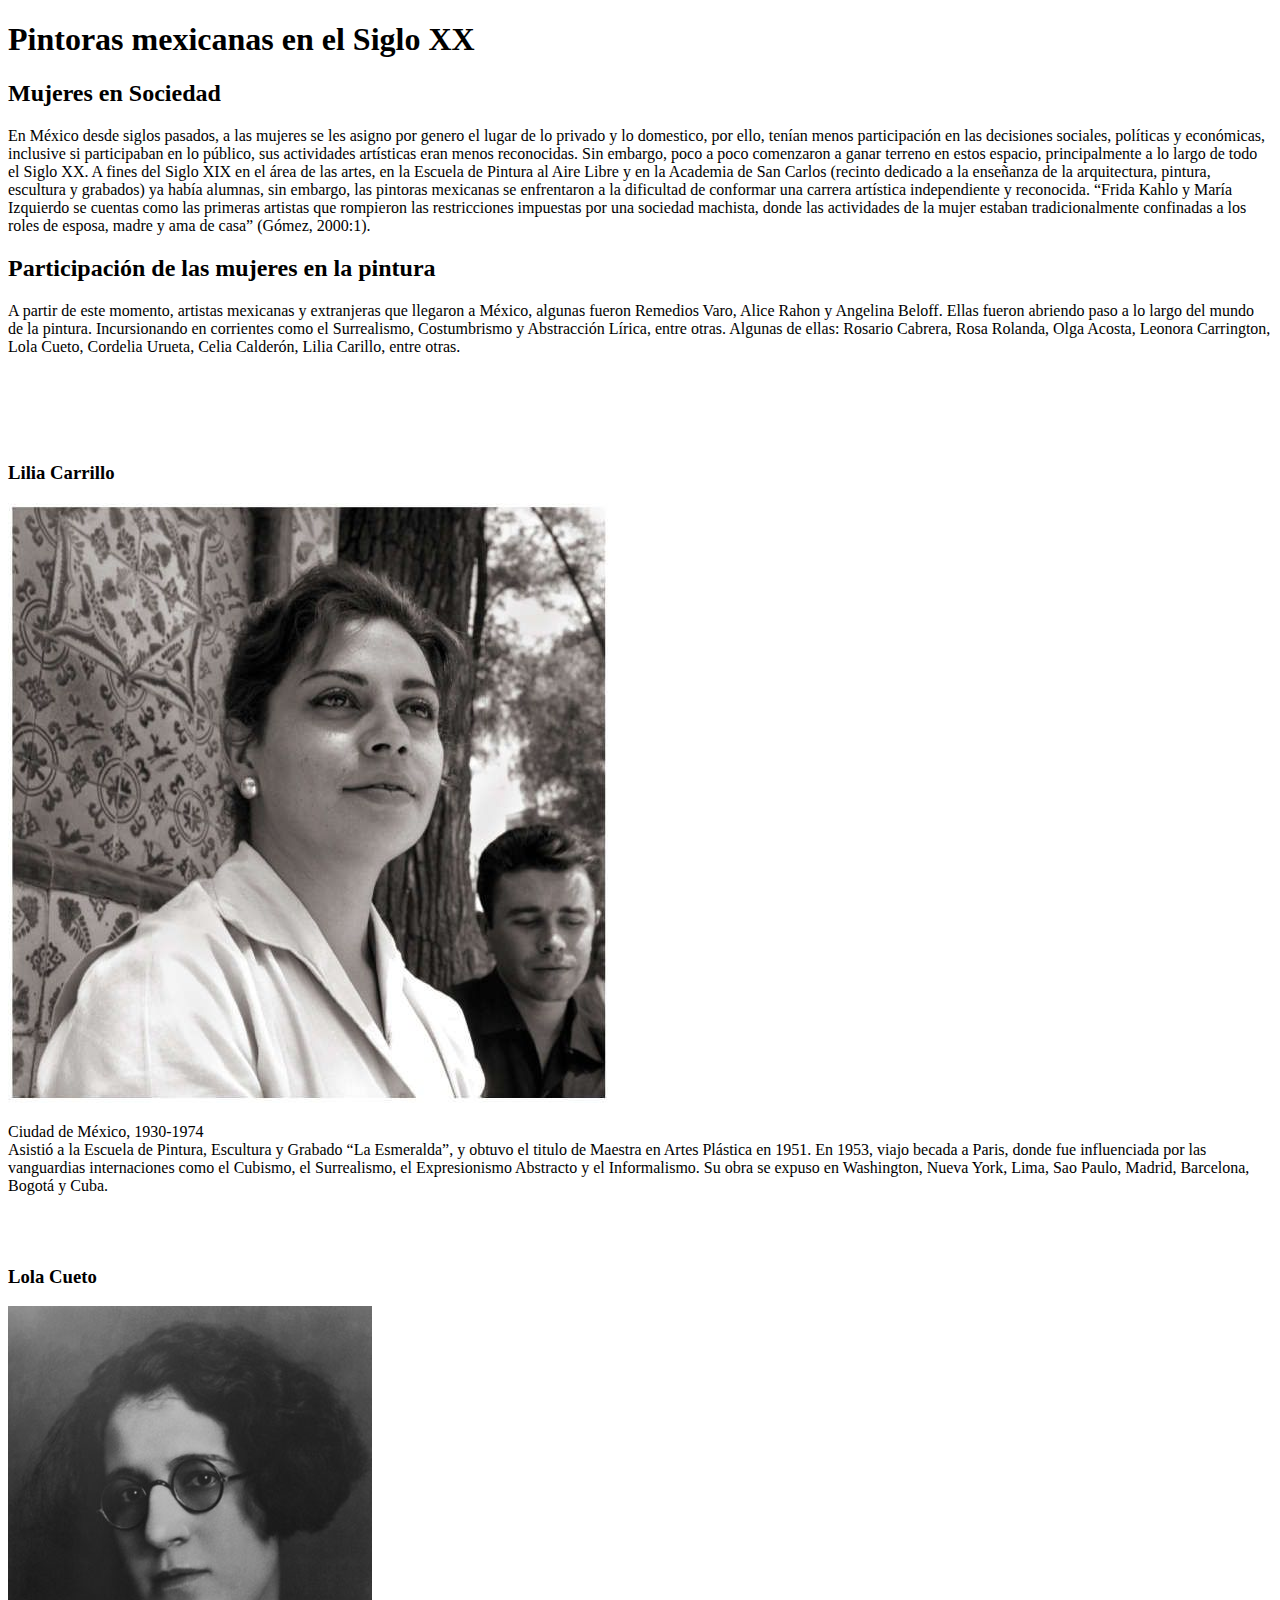
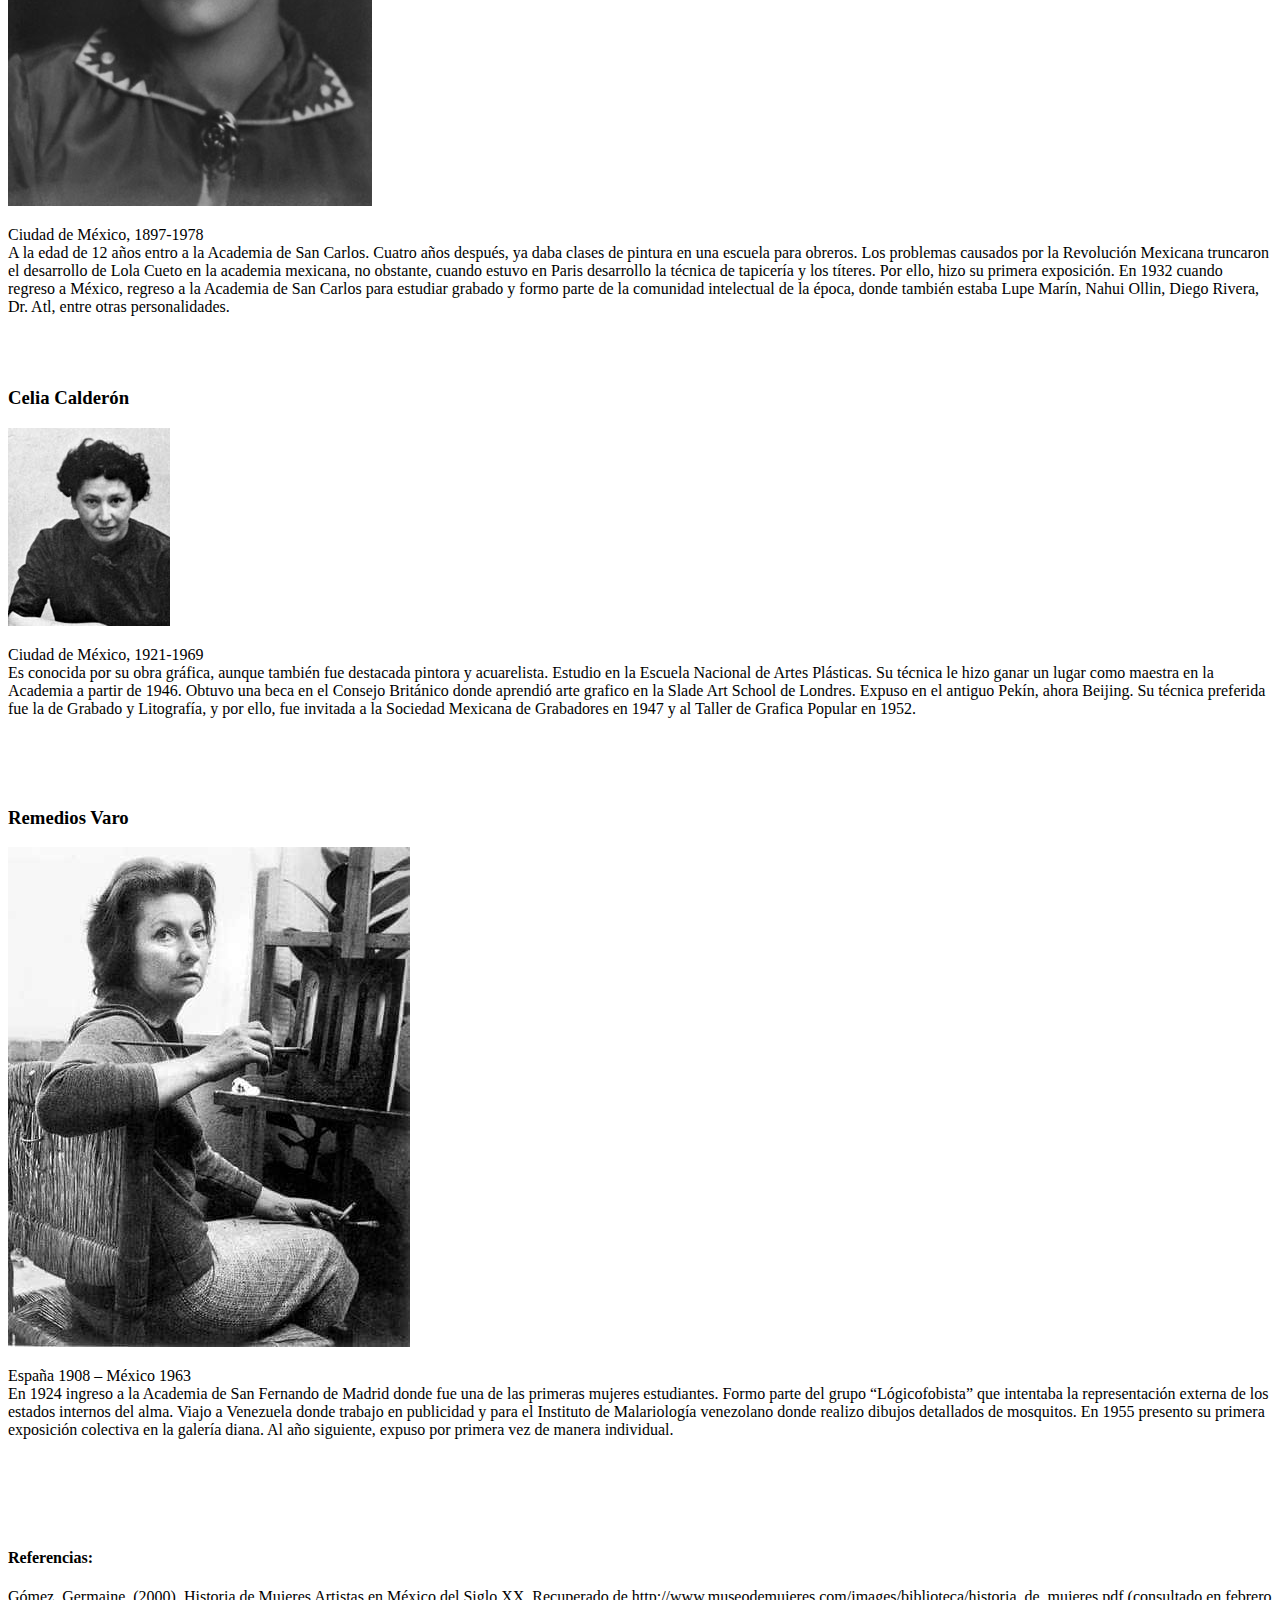
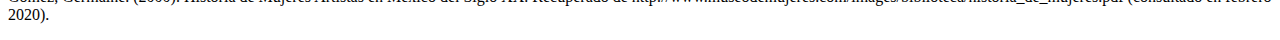
==== index.html @ 076025c7 "Rename mujeres_sxx_demo.html to index.html" ====
<!DOCTYPE html>
<html lang="es" dir="ltr">
  <head>
    <meta charset="utf-8">
    <title>Pintoras Mexicanas Siglo XX</title>
  </head>
  <body>
    <h1>Pintoras mexicanas en el Siglo XX</h1>
    <h2>Mujeres en Sociedad</h2>
    <p>En México desde siglos pasados, a las mujeres se les asigno por genero el lugar de lo privado y lo domestico, por ello, tenían menos participación en las decisiones sociales, políticas y económicas, inclusive si participaban en lo público, sus actividades artísticas eran menos reconocidas. Sin embargo, poco a poco comenzaron a ganar terreno en estos espacio, principalmente a lo largo de todo el Siglo XX.
A fines del Siglo XIX en el área de las artes, en la Escuela de Pintura al Aire Libre y en la Academia de San Carlos (recinto dedicado a la enseñanza de la arquitectura, pintura, escultura y grabados) ya había alumnas, sin embargo, las pintoras mexicanas se enfrentaron a la dificultad de conformar una carrera artística independiente y reconocida.
“Frida Kahlo y María Izquierdo se cuentas como las primeras artistas que rompieron las restricciones impuestas por una sociedad machista, donde las actividades de la mujer estaban tradicionalmente confinadas a los roles de esposa, madre y ama de casa” (Gómez, 2000:1).
</p>
    <h2>Participación de las mujeres en la pintura</h2>
    <p>A partir de este momento, artistas mexicanas y extranjeras que llegaron a México, algunas fueron Remedios Varo, Alice Rahon y Angelina Beloff. Ellas fueron abriendo paso a lo largo del mundo de la pintura. Incursionando en corrientes como el Surrealismo, Costumbrismo y Abstracción Lírica, entre otras. Algunas de ellas: Rosario Cabrera, Rosa Rolanda, Olga Acosta, Leonora Carrington, Lola Cueto, Cordelia Urueta, Celia Calderón, Lilia Carillo, entre otras.
    </p>
    <br><br><br><br>

    <h3>Lilia Carrillo</h3>
    <img src="imagenes/liliacarrillo.jpeg" alt="Lilia Carrillo"/>
    <p>Ciudad de México, 1930-1974 <br>
Asistió a la Escuela de Pintura, Escultura y Grabado “La Esmeralda”, y obtuvo el titulo de Maestra en Artes Plástica en 1951. En 1953, viajo becada a Paris, donde fue influenciada por las vanguardias internaciones como el Cubismo, el Surrealismo, el Expresionismo Abstracto y el Informalismo. Su obra se expuso en Washington, Nueva York, Lima, Sao Paulo, Madrid, Barcelona, Bogotá y Cuba.
</p>
<br><br>

    <h3>Lola Cueto</h3>
    <img src="imagenes/lolacueto.jpeg" alt="Lola Cueto"/>
    <p>Ciudad de México, 1897-1978 <br>
A la edad de 12 años entro a la Academia de San Carlos. Cuatro años después, ya daba clases de pintura en una escuela para obreros. Los problemas causados por la Revolución Mexicana truncaron el desarrollo de Lola Cueto en la academia mexicana, no obstante, cuando estuvo en Paris desarrollo la técnica de tapicería y los títeres. Por ello, hizo su primera exposición. En 1932 cuando regreso a México, regreso a la Academia de San Carlos para estudiar grabado y formo parte de la comunidad intelectual de la época, donde también estaba Lupe Marín, Nahui Ollin, Diego Rivera, Dr. Atl, entre otras personalidades.
</p>
<br><br>

    <h3>Celia Calderón</h3>
    <img src="imagenes/celiacalderon.jpeg" alt="Celia Calderon"/>
    <p>Ciudad de México, 1921-1969 <br>
Es conocida por su obra gráfica, aunque también fue destacada pintora y acuarelista. Estudio en la Escuela Nacional de Artes Plásticas. Su técnica le hizo ganar un lugar como maestra en la Academia a partir de 1946. Obtuvo una beca en el Consejo Británico donde aprendió arte grafico en la Slade Art School de Londres. Expuso en el antiguo Pekín, ahora Beijing. Su técnica preferida fue la de Grabado y Litografía, y por ello, fue invitada a la Sociedad Mexicana de Grabadores en 1947 y al Taller de Grafica Popular en 1952.
</p>
<br><br><br>

    <h3>Remedios Varo</h3>
    <img src="imagenes/remediosvaro.jpeg" alt="Remedios Varo"/>
    <p>España 1908 – México 1963 <br>
En 1924 ingreso a la Academia de San Fernando de Madrid donde fue una de las primeras mujeres estudiantes. Formo parte del grupo “Lógicofobista” que intentaba la representación externa de los estados internos del alma. Viajo a Venezuela donde trabajo en publicidad y para el Instituto de Malariología venezolano donde realizo dibujos detallados de mosquitos. En 1955 presento su primera exposición colectiva en la galería diana. Al año siguiente, expuso por primera vez de manera individual.
</p>
<br><br><br><br>

<h4>Referencias:</h4>
<p>Gómez, Germaine. (2000). Historia de Mujeres Artistas en México del Siglo XX.
Recuperado de http://www.museodemujeres.com/images/biblioteca/historia_de_mujeres.pdf (consultado en febrero 2020).
</p>



  </body>
</html>
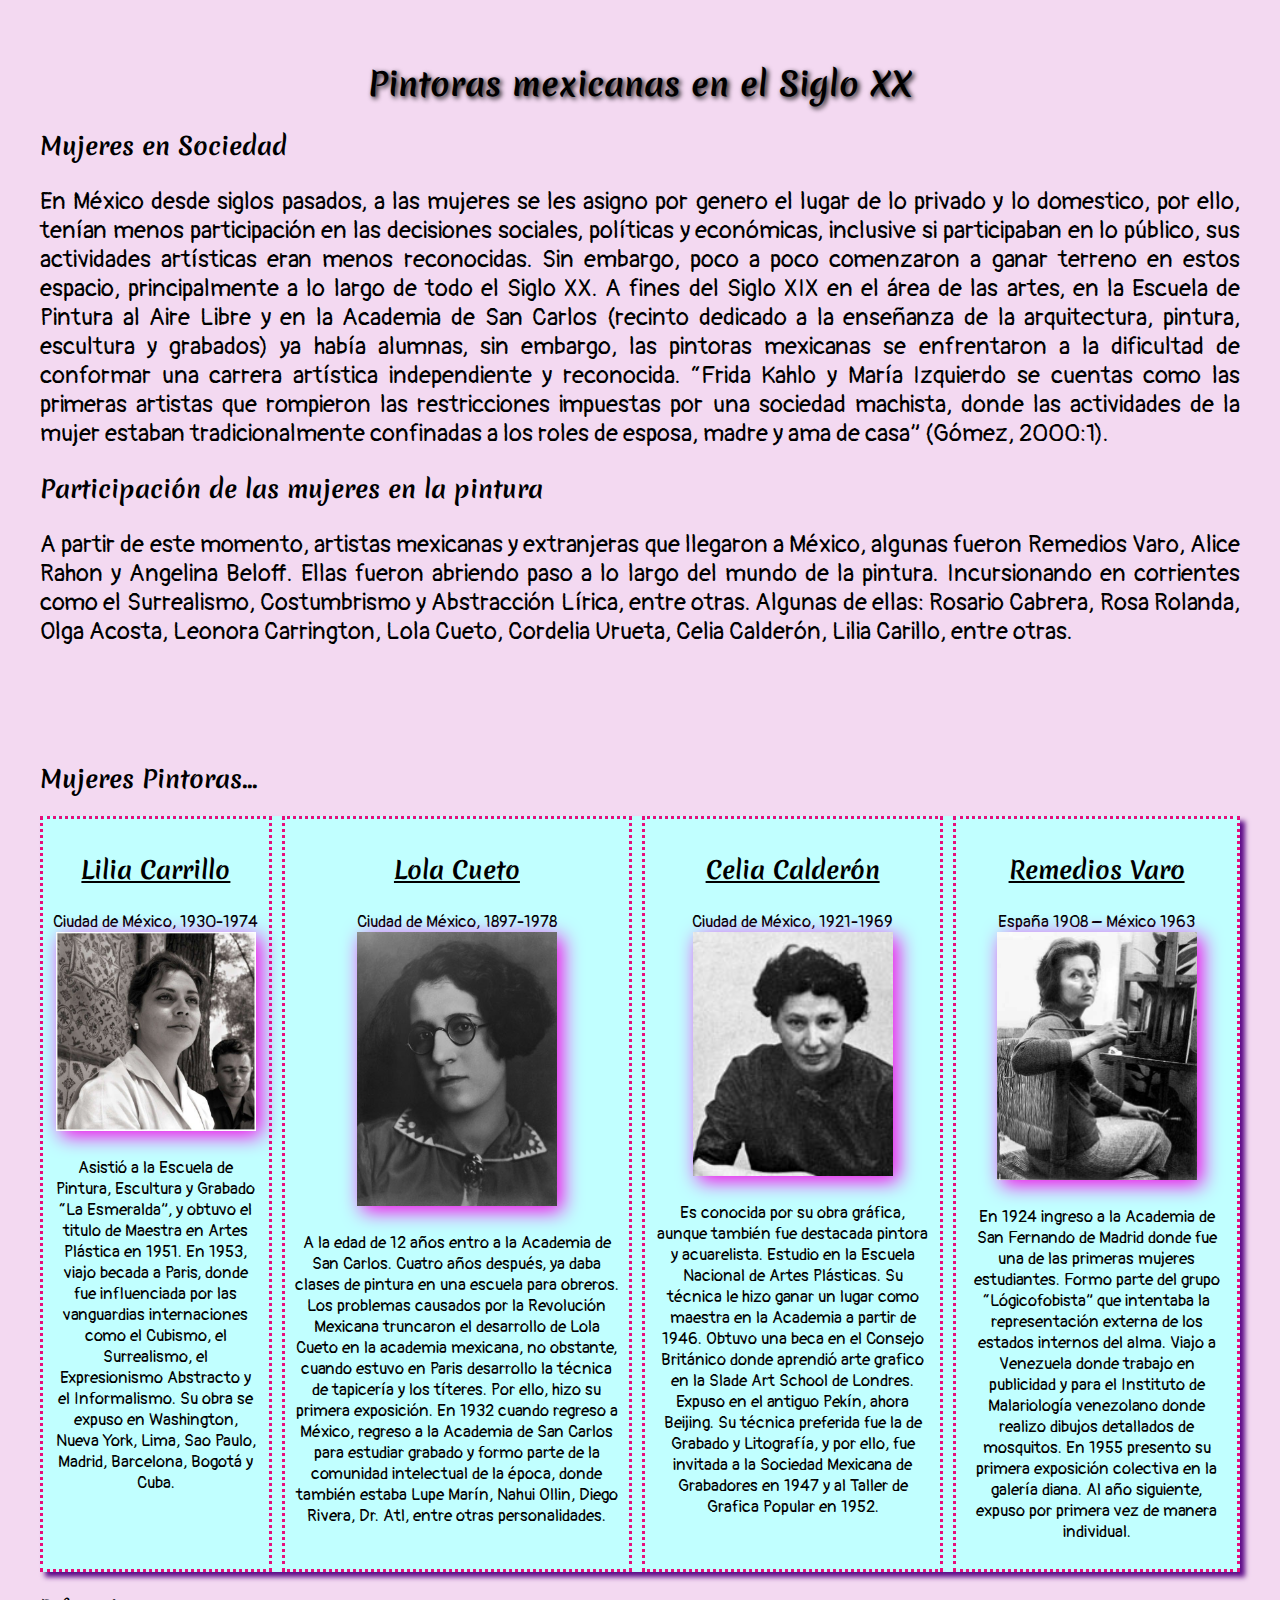
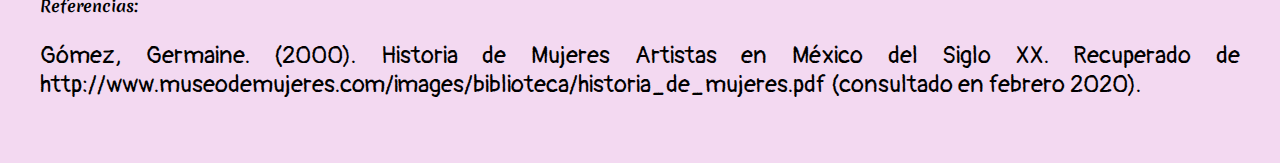
==== commit d3a9e5e4: "Add files via upload" ====
--- a/index.html
+++ b/index.html
@@ -1,11 +1,19 @@
 <!DOCTYPE html>
 <html lang="es" dir="ltr">
   <head>
+    <link rel="stylesheet" href="./css/estilos.css">
+    <link rel="preconnect" href="https://fonts.gstatic.com">
+<link href="https://fonts.googleapis.com/css2?family=Pangolin&display=swap" rel="stylesheet">
+    <link rel="preconnect" href="https://fonts.gstatic.com">
+<link href="https://fonts.googleapis.com/css2?family=Merienda&display=swap" rel="stylesheet">
     <meta charset="utf-8">
     <title>Pintoras Mexicanas Siglo XX</title>
+
   </head>
   <body>
+
     <h1>Pintoras mexicanas en el Siglo XX</h1>
+
     <h2>Mujeres en Sociedad</h2>
     <p>En México desde siglos pasados, a las mujeres se les asigno por genero el lugar de lo privado y lo domestico, por ello, tenían menos participación en las decisiones sociales, políticas y económicas, inclusive si participaban en lo público, sus actividades artísticas eran menos reconocidas. Sin embargo, poco a poco comenzaron a ganar terreno en estos espacio, principalmente a lo largo de todo el Siglo XX.
 A fines del Siglo XIX en el área de las artes, en la Escuela de Pintura al Aire Libre y en la Academia de San Carlos (recinto dedicado a la enseñanza de la arquitectura, pintura, escultura y grabados) ya había alumnas, sin embargo, las pintoras mexicanas se enfrentaron a la dificultad de conformar una carrera artística independiente y reconocida.
@@ -15,34 +23,37 @@
     <p>A partir de este momento, artistas mexicanas y extranjeras que llegaron a México, algunas fueron Remedios Varo, Alice Rahon y Angelina Beloff. Ellas fueron abriendo paso a lo largo del mundo de la pintura. Incursionando en corrientes como el Surrealismo, Costumbrismo y Abstracción Lírica, entre otras. Algunas de ellas: Rosario Cabrera, Rosa Rolanda, Olga Acosta, Leonora Carrington, Lola Cueto, Cordelia Urueta, Celia Calderón, Lilia Carillo, entre otras.
     </p>
     <br><br><br><br>
-
-    <h3>Lilia Carrillo</h3>
-    <img src="imagenes/liliacarrillo.jpeg" alt="Lilia Carrillo"/>
-    <p>Ciudad de México, 1930-1974 <br>
+    <h2>Mujeres Pintoras...</h2>
+    <div class="cajas">
+      <div class="pintoras">
+    <h3 class="textouno">Lilia Carrillo</h3>
+    <p class="texto">Ciudad de México, 1930-1974 <br>
+      <img src="imagenes/liliacarrillo.jpeg" alt="Lilia Carrillo" width="200px"/><br><br>
 Asistió a la Escuela de Pintura, Escultura y Grabado “La Esmeralda”, y obtuvo el titulo de Maestra en Artes Plástica en 1951. En 1953, viajo becada a Paris, donde fue influenciada por las vanguardias internaciones como el Cubismo, el Surrealismo, el Expresionismo Abstracto y el Informalismo. Su obra se expuso en Washington, Nueva York, Lima, Sao Paulo, Madrid, Barcelona, Bogotá y Cuba.
 </p>
-<br><br>
-
-    <h3>Lola Cueto</h3>
-    <img src="imagenes/lolacueto.jpeg" alt="Lola Cueto"/>
-    <p>Ciudad de México, 1897-1978 <br>
+      </div>
+      <div class="pintoras">
+    <h3 class="textouno">Lola Cueto</h3>
+    <p class="texto">Ciudad de México, 1897-1978 <br>
+        <img src="imagenes/lolacueto.jpeg" alt="Lola Cueto" width="200px"/><br><br>
 A la edad de 12 años entro a la Academia de San Carlos. Cuatro años después, ya daba clases de pintura en una escuela para obreros. Los problemas causados por la Revolución Mexicana truncaron el desarrollo de Lola Cueto en la academia mexicana, no obstante, cuando estuvo en Paris desarrollo la técnica de tapicería y los títeres. Por ello, hizo su primera exposición. En 1932 cuando regreso a México, regreso a la Academia de San Carlos para estudiar grabado y formo parte de la comunidad intelectual de la época, donde también estaba Lupe Marín, Nahui Ollin, Diego Rivera, Dr. Atl, entre otras personalidades.
 </p>
-<br><br>
-
-    <h3>Celia Calderón</h3>
-    <img src="imagenes/celiacalderon.jpeg" alt="Celia Calderon"/>
-    <p>Ciudad de México, 1921-1969 <br>
+      </div>
+      <div class="pintoras">
+    <h3 class="textouno">Celia Calderón</h3>
+    <p class="texto">Ciudad de México, 1921-1969 <br>
+      <img src="imagenes/celiacalderon.jpeg" alt="Celia Calderon" width="200px"/><br><br>
 Es conocida por su obra gráfica, aunque también fue destacada pintora y acuarelista. Estudio en la Escuela Nacional de Artes Plásticas. Su técnica le hizo ganar un lugar como maestra en la Academia a partir de 1946. Obtuvo una beca en el Consejo Británico donde aprendió arte grafico en la Slade Art School de Londres. Expuso en el antiguo Pekín, ahora Beijing. Su técnica preferida fue la de Grabado y Litografía, y por ello, fue invitada a la Sociedad Mexicana de Grabadores en 1947 y al Taller de Grafica Popular en 1952.
 </p>
-<br><br><br>
-
-    <h3>Remedios Varo</h3>
-    <img src="imagenes/remediosvaro.jpeg" alt="Remedios Varo"/>
-    <p>España 1908 – México 1963 <br>
+      </div>
+      <div class="pintoras">
+    <h3 class="textouno">Remedios Varo</h3>
+    <p class="texto">España 1908 – México 1963 <br>
+      <img src="imagenes/remediosvaro.jpeg" alt="Remedios Varo" width="200px"/><br><br>
 En 1924 ingreso a la Academia de San Fernando de Madrid donde fue una de las primeras mujeres estudiantes. Formo parte del grupo “Lógicofobista” que intentaba la representación externa de los estados internos del alma. Viajo a Venezuela donde trabajo en publicidad y para el Instituto de Malariología venezolano donde realizo dibujos detallados de mosquitos. En 1955 presento su primera exposición colectiva en la galería diana. Al año siguiente, expuso por primera vez de manera individual.
 </p>
-<br><br><br><br>
+      </div>
+</div>
 
 <h4>Referencias:</h4>
 <p>Gómez, Germaine. (2000). Historia de Mujeres Artistas en México del Siglo XX.
--- a/css/estilos.css
+++ b/css/estilos.css
@@ -0,0 +1,45 @@
+
+body{
+  background-color:#F3D9F1;
+  margin: 20px;
+  border: 20px;
+  padding: 20px;
+}
+p {
+  text-align: justify;
+  font-size: 1.5em;
+  font-family: 'Pangolin', cursive;
+
+}
+h1,h2,h3,h4{
+  font-family: 'Merienda', cursive;
+}
+h1 {
+  text-shadow: 2px 2px 5px black;
+  text-align: center;
+}
+.cajas {
+  display: flex;
+  font-size: 1.5em;
+  background-color: #C1FFFF;
+  box-shadow: 5px 5px 5px #5C0987;
+  flex-wrap: nowrap;
+  gap:10px;
+}
+.texto {
+  font-size: 0.7em;
+  text-align: center;
+}
+.textouno {
+  font-size: 1.0em;
+  text-align: center;
+  text-decoration: underline;
+}
+.pintoras {
+  border-color: #E80E7B;
+  padding: 10px;
+  border-style: dotted;
+}
+img {
+  filter:drop-shadow(5px 5px 10px #F403EA);
+}
